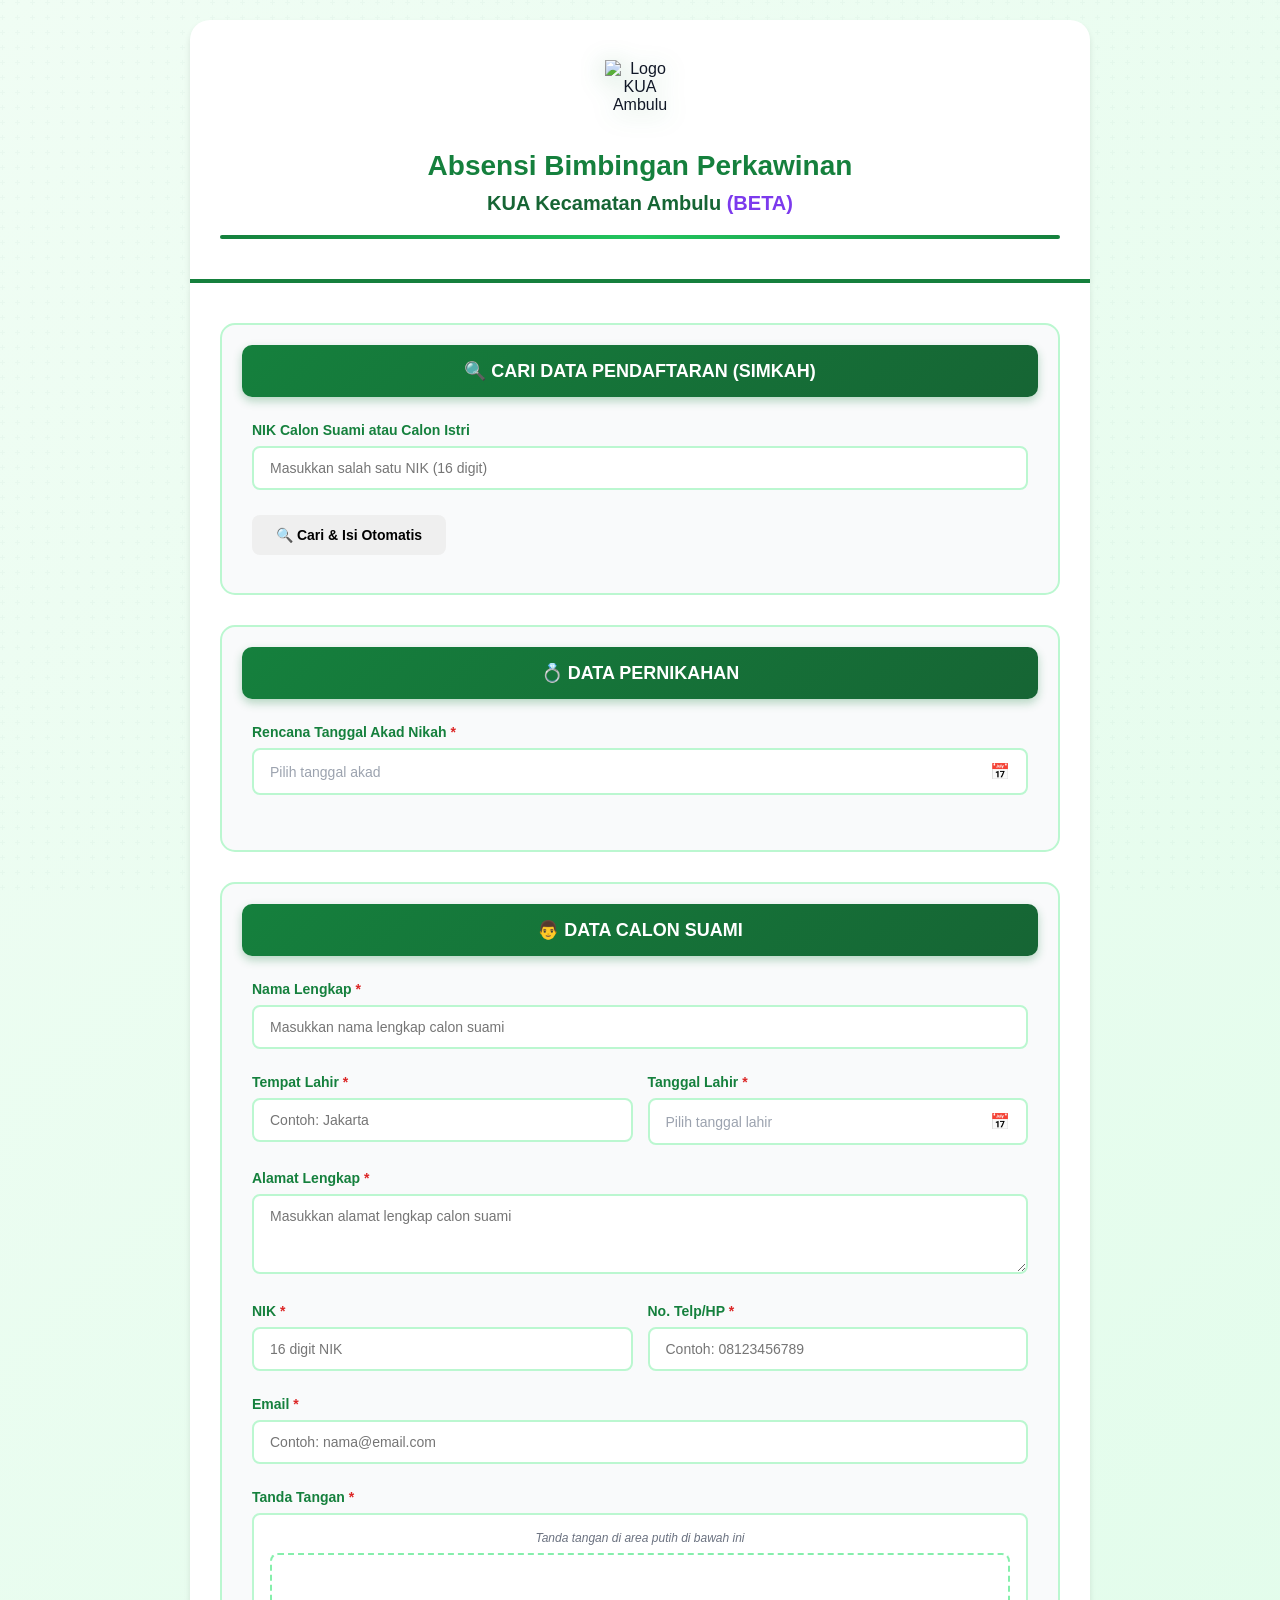
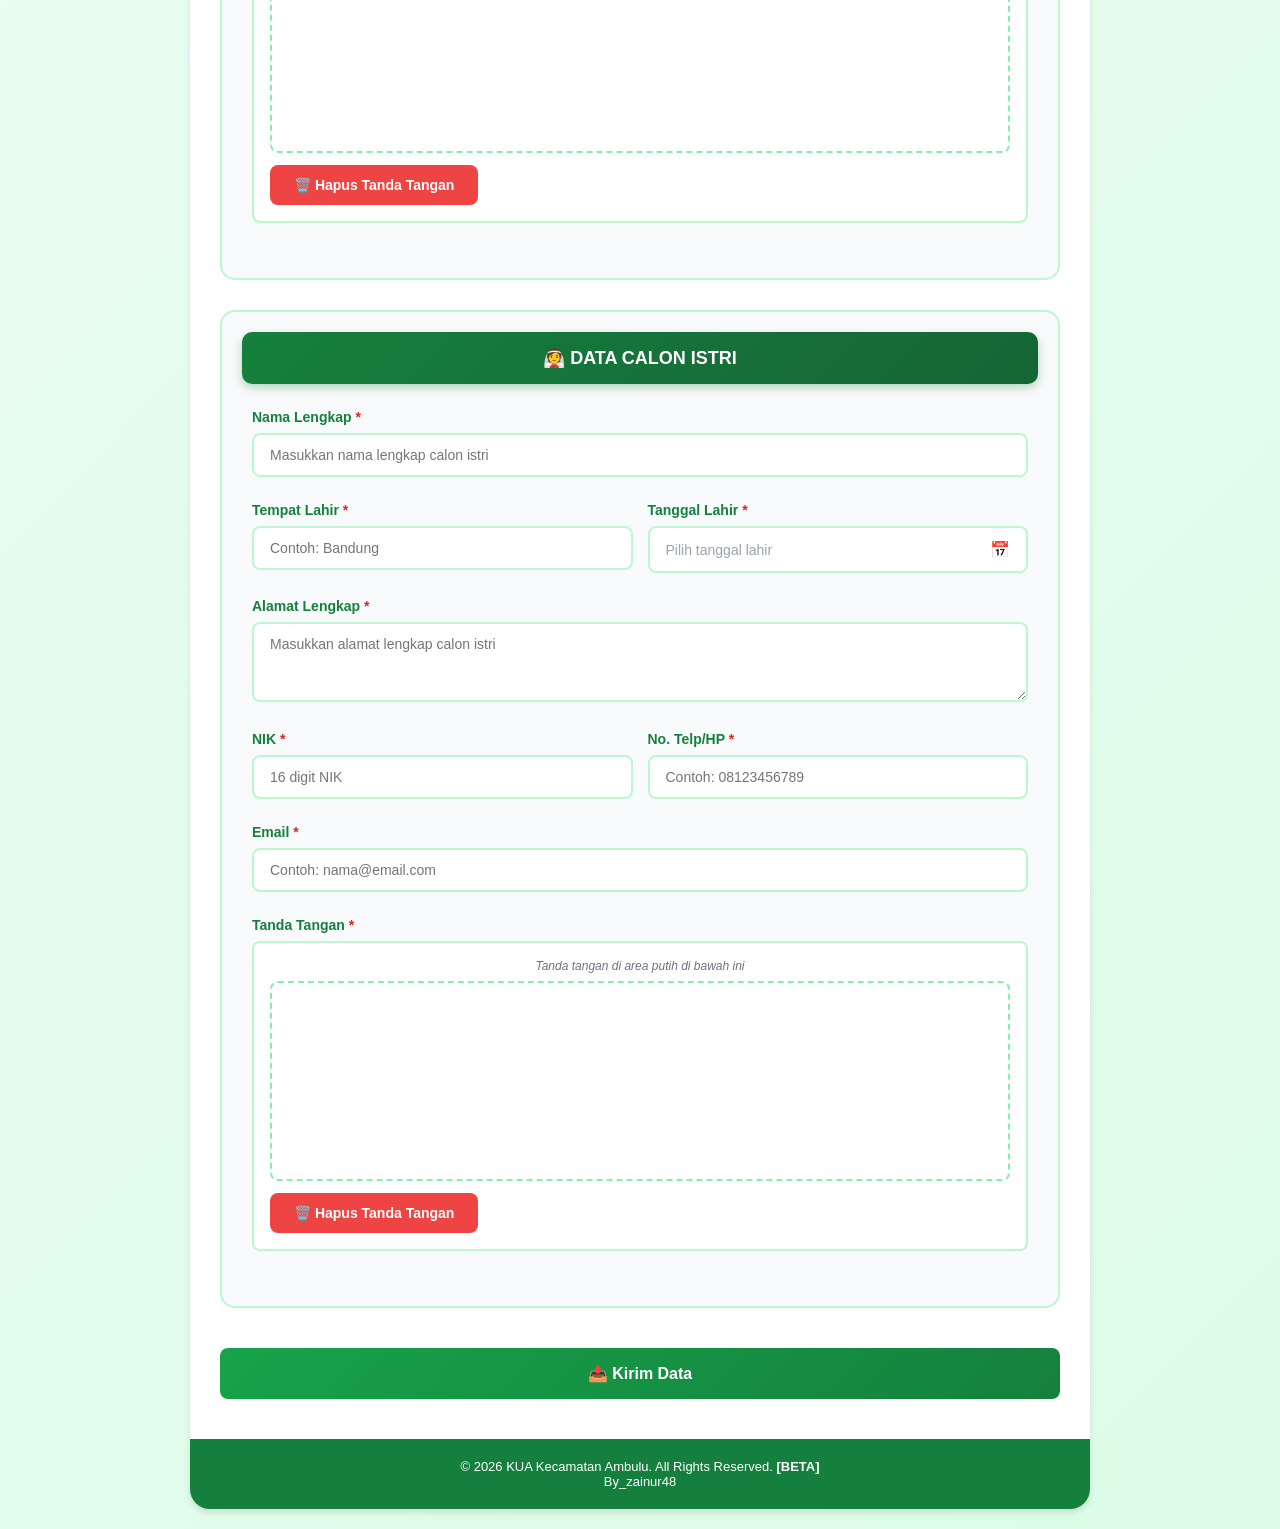
==== beta/index.html @ fd489d80 "beta0.1" ====
<!DOCTYPE html>
<html lang="id">
<head>
<meta charset="UTF-8">
<meta name="viewport" content="width=device-width, initial-scale=1.0">
<meta name="description" content="[BETA] Absensi Digital KUA Kecamatan Ambulu - Bimbingan Perkawinan Calon Pengantin">
<meta name="keywords" content="KUA Ambulu, Bimbingan Perkawinan, Absensi Digital, Beta">
<meta name="robots" content="noindex, nofollow">
<title>[BETA] Absensi BimWin Digital KUA Ambulu</title>
<link rel="icon" type="image/png" href="https://kuaambulu.github.io/SIKEN9/asset/logo.png">
<!-- CSS produksi dipakai ulang, tidak diduplikasi -->
<link rel="stylesheet" href="../css/style.css">
</head>
<body>
<div class="container">

<!-- Header -->
<div class="header">
<img src="https://kuaambulu.github.io/SIKEN9/asset/logo.png" alt="Logo KUA Ambulu" class="logo-image">
<h1>Absensi Bimbingan Perkawinan</h1>
<h2>KUA Kecamatan Ambulu <span style="color:#7c3aed;">(BETA)</span></h2>
<div class="divider"></div>
</div>

<!-- Form -->
<div class="form-container">

<div class="success-message" id="successMessage">
Data berhasil disimpan! Terima kasih atas partisipasinya.
</div>

<form id="absensiForm">

<!-- [NEW] KOTAK PENCARIAN NIK (khusus beta) -->
<div class="couple-section">
<div class="section-title">🔍 CARI DATA PENDAFTARAN (SIMKAH)</div>
<div class="form-group">
<label>NIK Calon Suami atau Calon Istri</label>
<input type="text" id="inputCariNik" placeholder="Masukkan salah satu NIK (16 digit)"
       maxlength="16" pattern="[0-9]{16}" inputmode="numeric">
</div>
<button type="button" class="btn" id="btnCariNik">🔍 Cari &amp; Isi Otomatis</button>
<p id="statusCariNik" style="margin-top:8px; font-size:0.9em;"></p>
</div>

<div class="couple-section">
<div class="section-title">💍 DATA PERNIKAHAN</div>
<div class="form-group">
<label>Rencana Tanggal Akad Nikah <span class="required">*</span></label>
<input type="hidden" id="tgl_akad">
<div id="tgl_akad_display" class="date-display" tabindex="0" role="button" aria-label="Pilih tanggal akad nikah">
<span class="date-display-text">Pilih tanggal akad</span>
<span class="date-display-icon">📅</span>
</div>
</div>
</div>

<!-- DATA CALON SUAMI -->
<div class="couple-section">
<div class="section-title">👨 DATA CALON SUAMI</div>
<div class="form-group">
<label>Nama Lengkap <span class="required">*</span></label>
<input type="text" id="suami_namaLengkap" placeholder="Masukkan nama lengkap calon suami" required>
</div>
<div class="form-row">
<div class="form-group">
<label>Tempat Lahir <span class="required">*</span></label>
<input type="text" id="suami_tempatLahir" placeholder="Contoh: Jakarta" required>
</div>
<div class="form-group">
<label>Tanggal Lahir <span class="required">*</span></label>
<input type="hidden" id="suami_tanggalLahir">
<div id="suami_tanggalLahir_display" class="date-display" tabindex="0" role="button" aria-label="Pilih tanggal lahir calon suami">
<span class="date-display-text">Pilih tanggal lahir</span>
<span class="date-display-icon">📅</span>
</div>
</div>
</div>
<div class="form-group">
<label>Alamat Lengkap <span class="required">*</span></label>
<textarea id="suami_alamatLengkap" placeholder="Masukkan alamat lengkap calon suami" required></textarea>
</div>
<div class="form-row">
<div class="form-group">
<label>NIK <span class="required">*</span></label>
<input type="text" id="suami_nik" placeholder="16 digit NIK" maxlength="16" pattern="[0-9]{16}" inputmode="numeric" required>
</div>
<div class="form-group">
<label>No. Telp/HP <span class="required">*</span></label>
<input type="tel" id="suami_noTelp" placeholder="Contoh: 08123456789" pattern="[0-9]{10,13}" inputmode="numeric" required>
</div>
</div>
<div class="form-group">
<label>Email <span class="required">*</span></label>
<input type="email" id="suami_email" placeholder="Contoh: nama@email.com" required>
</div>
<div class="form-group">
<label>Tanda Tangan <span class="required">*</span></label>
<div class="signature-container">
<p class="signature-hint">Tanda tangan di area putih di bawah ini</p>
<canvas id="suamiSignatureCanvas"></canvas>
<button type="button" class="btn btn-clear" onclick="clearSignature('suami')">
🗑️ Hapus Tanda Tangan
</button>
</div>
</div>
</div>

<!-- DATA CALON ISTRI -->
<div class="couple-section">
<div class="section-title">👰 DATA CALON ISTRI</div>
<div class="form-group">
<label>Nama Lengkap <span class="required">*</span></label>
<input type="text" id="istri_namaLengkap" placeholder="Masukkan nama lengkap calon istri" required>
</div>
<div class="form-row">
<div class="form-group">
<label>Tempat Lahir <span class="required">*</span></label>
<input type="text" id="istri_tempatLahir" placeholder="Contoh: Bandung" required>
</div>
<div class="form-group">
<label>Tanggal Lahir <span class="required">*</span></label>
<input type="hidden" id="istri_tanggalLahir">
<div id="istri_tanggalLahir_display" class="date-display" tabindex="0" role="button" aria-label="Pilih tanggal lahir calon istri">
<span class="date-display-text">Pilih tanggal lahir</span>
<span class="date-display-icon">📅</span>
</div>
</div>
</div>
<div class="form-group">
<label>Alamat Lengkap <span class="required">*</span></label>
<textarea id="istri_alamatLengkap" placeholder="Masukkan alamat lengkap calon istri" required></textarea>
</div>
<div class="form-row">
<div class="form-group">
<label>NIK <span class="required">*</span></label>
<input type="text" id="istri_nik" placeholder="16 digit NIK" maxlength="16" pattern="[0-9]{16}" inputmode="numeric" required>
</div>
<div class="form-group">
<label>No. Telp/HP <span class="required">*</span></label>
<input type="tel" id="istri_noTelp" placeholder="Contoh: 08123456789" pattern="[0-9]{10,13}" inputmode="numeric" required>
</div>
</div>
<div class="form-group">
<label>Email <span class="required">*</span></label>
<input type="email" id="istri_email" placeholder="Contoh: nama@email.com" required>
</div>
<div class="form-group">
<label>Tanda Tangan <span class="required">*</span></label>
<div class="signature-container">
<p class="signature-hint">Tanda tangan di area putih di bawah ini</p>
<canvas id="istriSignatureCanvas"></canvas>
<button type="button" class="btn btn-clear" onclick="clearSignature('istri')">
🗑️ Hapus Tanda Tangan
</button>
</div>
</div>
</div>

<!-- Submit Button -->
<button type="submit" class="btn btn-submit" id="submitBtn">
📤 Kirim Data
</button>
</form>

<div class="loading" id="loading">
Mengirim data, mohon tunggu...
</div>
</div>

<!-- Footer -->
<div class="footer">
<p>© <span id="year"></span> KUA Kecamatan Ambulu. All Rights Reserved. <strong>[BETA]</strong></p>
<p>By_zainur48</p>
</div>
</div>

<!-- HALAMAN SUKSES - Bukti Pendaftaran -->
<div id="successPage" class="success-page" style="display:none;">
<div class="success-page-inner">
<!-- Kop Surat -->
<div class="bukti-header">
<div class="bukti-kop">
<img src="https://kuaambulu.github.io/SIKEN9/asset/logo.png" alt="Logo KUA" class="bukti-logo">
<div class="bukti-kop-text">
<div class="bukti-instansi">KEMENTERIAN AGAMA REPUBLIK INDONESIA</div>
<div class="bukti-kantor">KANTOR URUSAN AGAMA KECAMATAN AMBULU</div>
<div class="bukti-alamat">Jl. Jember No. 1, Ambulu, Kabupaten Jember, Jawa Timur</div>
</div>
</div>
<div class="bukti-garis-top"></div>
<div class="bukti-judul-wrap">
<div class="bukti-judul">BUKTI PENDAFTARAN</div>
<div class="bukti-subjudul">BIMBINGAN PERKAWINAN CALON PENGANTIN</div>
</div>
</div>

<!-- Ikon & Status -->
<div class="bukti-status">
<div class="bukti-centang">&#10003;</div>
<div class="bukti-status-text">Data Berhasil Disimpan</div>
<div class="bukti-waktu-label">Waktu Pendaftaran:</div>
<div class="bukti-waktu" id="buktiWaktu">-</div>
</div>

<!-- Tabel Data -->
<div class="bukti-body">
<div class="bukti-section-label">&#128104; Calon Suami</div>
<table class="bukti-tabel">
<tr>
<td class="bukti-td-label">Nama Lengkap</td>
<td class="bukti-td-sep">:</td>
<td class="bukti-td-val" id="bukti_suami_nama">-</td>
</tr>
</table>

<div class="bukti-section-label" style="margin-top:16px;">&#128112; Calon Istri</div>
<table class="bukti-tabel">
<tr>
<td class="bukti-td-label">Nama Lengkap</td>
<td class="bukti-td-sep">:</td>
<td class="bukti-td-val" id="bukti_istri_nama">-</td>
</tr>
</table>
</div>

<!-- Catatan -->
<div class="bukti-catatan">
<p>Harap simpan bukti ini sebagai tanda telah mendaftarkan kehadiran pada kegiatan Bimbingan Perkawinan di KUA Kecamatan Ambulu.</p>
</div>

<!-- Tombol -->
<div class="bukti-actions">
<a class="btn btn-ebook"
href="https://drive.google.com/file/d/1nN_Ci2EkkPWPZ4GpsFi_aVTUKXFZiRfk/view?usp=drivesdk"
target="_blank" rel="noopener noreferrer">
&#128218; Baca E-Book Fondasi Keluarga Sakinah
</a>
<p class="bukti-ebook-caption">Bacaan Mandiri Calon Pengantin — Kementerian Agama RI</p>
</div>

<!-- Footer Struk -->
<div class="bukti-footer">
<div class="bukti-garis-bottom"></div>
<p>&#169; <span id="buktiYear"></span> KUA Kecamatan Ambulu &nbsp;|&nbsp; By_zainur48 &nbsp;|&nbsp; BETA</p>
</div>
</div>
</div>

<!--
  External Scripts
  - config.js dan search-nik.js: versi LOKAL beta (config.js beda API_URL,
    search-nik.js memang fitur baru khusus beta)
  - signature.js, validation.js, app.js: DI-REFERENCE dari produksi (../js/)
    supaya tidak ada duplikasi kode dan otomatis ikut update kalau produksi
    diperbaiki. search-nik.js WAJIB dimuat setelah validation.js.
-->
<script src="js/config.js"></script>
<script src="../js/signature.js"></script>
<script src="../js/validation.js"></script>
<script src="js/search-nik.js"></script>
<script src="../js/app.js"></script>
</body>
</html>
---- css/style.css ----
/* ============================================
   ABSENSI DIGITAL KUA AMBULU - STYLESHEET
   ============================================ */

/* Reset & Base Styles */
* {
  margin: 0;
  padding: 0;
  box-sizing: border-box;
}

body {
  font-family: 'Segoe UI', Tahoma, Geneva, Verdana, sans-serif;
  background: linear-gradient(135deg, #f0fdf4 0%, #dcfce7 100%);
  min-height: 100vh;
  padding: 20px;
  position: relative;
  /* Paksa warna body agar tidak ikut dark mode sistem */
  color-scheme: light;
  color: #111827;
  background-color: #f0fdf4;
}

/* Batik Pattern Background */
body::before {
  content: '';
  position: fixed;
  top: 0;
  left: 0;
  right: 0;
  bottom: 0;
  background-image: url("data:image/svg+xml,%3Csvg width='60' height='60' viewBox='0 0 60 60' xmlns='http://www.w3.org/2000/svg'%3E%3Cg fill='none' fill-rule='evenodd'%3E%3Cg fill='%23065f46' fill-opacity='0.05'%3E%3Cpath d='M36 34v-4h-2v4h-4v2h4v4h2v-4h4v-2h-4zm0-30V0h-2v4h-4v2h4v4h2V6h4V4h-4zM6 34v-4H4v4H0v2h4v4h2v-4h4v-2H6zM6 4V0H4v4H0v2h4v4h2V6h4V4H6z'/%3E%3C/g%3E%3C/g%3E%3C/svg%3E");
  background-size: 30px 30px;
  opacity: 0.5;
  pointer-events: none;
  z-index: 0;
}

/* Container */
.container {
  max-width: 900px;
  margin: 0 auto;
  position: relative;
  z-index: 1;
}

/* Header */
.header {
  background: white;
  border-radius: 20px 20px 0 0;
  padding: 40px 30px;
  text-align: center;
  box-shadow: 0 4px 6px rgba(0, 0, 0, 0.1);
  border-bottom: 4px solid #15803d;
  color-scheme: light;
}

.logo-image {
  width: 70px;
  height: 70px;
  margin: 0 auto 20px;
  display: block;
  object-fit: contain;
  filter: drop-shadow(0 4px 12px rgba(21, 128, 61, 0.3));
}

/* Fallback for old logo div */
.logo {
  width: 50px;
  height: 50px;
  background: #15803d;
  border-radius: 50%;
  margin: 0 auto 20px;
  display: flex;
  align-items: center;
  justify-content: center;
  color: white;
  font-size: 32px;
  font-weight: bold;
  box-shadow: 0 4px 12px rgba(21, 128, 61, 0.3);
}

.header h1 {
  color: #15803d;
  font-size: 28px;
  margin-bottom: 10px;
}

.header h2 {
  color: #166534;
  font-size: 20px;
  font-weight: 600;
}

.divider {
  height: 4px;
  background: linear-gradient(90deg, #15803d 0%, #22c55e 50%, #15803d 100%);
  border-radius: 2px;
  margin-top: 20px;
}

/* Form Container */
.form-container {
  background: white;
  padding: 40px 30px;
  box-shadow: 0 4px 6px rgba(0, 0, 0, 0.1);
  color-scheme: light;
  color: #111827;
}

.section-title {
  background: linear-gradient(135deg, #15803d 0%, #166534 100%);
  color: white;
  padding: 15px 20px;
  margin: -10px -10px 25px -10px;
  border-radius: 10px;
  font-size: 18px;
  font-weight: bold;
  text-align: center;
  box-shadow: 0 4px 10px rgba(21, 128, 61, 0.3);
}

.couple-section {
  background: #f9fafb;
  padding: 30px;
  border-radius: 15px;
  margin-bottom: 30px;
  border: 2px solid #bbf7d0;
  color-scheme: light;
}

/* Form Elements */
.form-group {
  margin-bottom: 25px;
}

.form-row {
  display: grid;
  grid-template-columns: 1fr 1fr;
  gap: 15px;
}

label {
  display: block;
  color: #15803d;
  font-weight: 600;
  margin-bottom: 8px;
  font-size: 14px;
}

.required {
  color: #dc2626;
}

input[type="text"],
input[type="tel"],
input[type="email"],
textarea {
  width: 100%;
  padding: 12px 16px;
  border: 2px solid #bbf7d0;
  border-radius: 8px;
  font-size: 14px;
  transition: all 0.3s;
  font-family: inherit;
  background: #ffffff;
  color: #111827;
  color-scheme: light;
}

input[type="text"]:focus,
input[type="tel"]:focus,
input[type="email"]:focus,
textarea:focus {
  outline: none;
  border-color: #22c55e;
  box-shadow: 0 0 0 3px rgba(34, 197, 94, 0.1);
}

/* Error state */
input.error,
textarea.error,
canvas.error {
  border-color: #ef4444 !important;
  box-shadow: 0 0 0 3px rgba(239, 68, 68, 0.1) !important;
}

textarea {
  resize: vertical;
  min-height: 80px;
}

/* ============================================
   CUSTOM DATE PICKER DISPLAY
   ============================================ */
.date-display {
  width: 100%;
  padding: 12px 16px;
  border: 2px solid #bbf7d0;
  border-radius: 8px;
  font-size: 14px;
  background: #ffffff;
  color: #9ca3af;
  cursor: pointer;
  display: flex;
  align-items: center;
  justify-content: space-between;
  transition: all 0.3s;
  user-select: none;
  min-height: 46px;
  color-scheme: light;
}

.date-display:hover,
.date-display:focus {
  border-color: #22c55e;
  box-shadow: 0 0 0 3px rgba(34, 197, 94, 0.1);
  outline: none;
}

.date-display .date-display-text {
  flex: 1;
}

.date-display .date-display-icon {
  font-size: 16px;
  margin-left: 8px;
}

.date-display.has-value {
  color: #111827;
}

/* ============================================
   SIGNATURE CANVAS - PUTIH, ANTI DARK MODE
   ============================================ */
.signature-container {
  border: 2px solid #bbf7d0;
  border-radius: 8px;
  padding: 16px;
  background: white;
  color-scheme: light;
}

.signature-hint {
  font-size: 12px;
  color: #6b7280;
  margin-bottom: 8px;
  text-align: center;
  font-style: italic;
}

canvas {
  width: 100%;
  height: 200px;
  border: 2px dashed #86efac;
  border-radius: 8px;
  /* PAKSA background putih - tidak ikut dark mode */
  background: #ffffff !important;
  background-color: #ffffff !important;
  cursor: crosshair;
  touch-action: none;
  display: block;
  /* Cegah dark mode mengubah warna canvas */
  color-scheme: light;
  forced-color-adjust: none;
}

/* Buttons */
.btn {
  padding: 12px 24px;
  border: none;
  border-radius: 8px;
  font-size: 14px;
  font-weight: 600;
  cursor: pointer;
  transition: all 0.3s;
  display: inline-flex;
  align-items: center;
  gap: 8px;
}

.btn-clear {
  background: #ef4444;
  color: white;
  margin-top: 12px;
}

.btn-clear:hover {
  background: #dc2626;
  transform: translateY(-1px);
}

.btn-submit {
  width: 100%;
  background: linear-gradient(135deg, #16a34a 0%, #15803d 100%);
  color: white;
  padding: 16px;
  font-size: 16px;
  margin-top: 10px;
  justify-content: center;
}

.btn-submit:hover:not(:disabled) {
  transform: translateY(-2px);
  box-shadow: 0 6px 20px rgba(22, 163, 74, 0.4);
}

.btn-submit:disabled {
  opacity: 0.6;
  cursor: not-allowed;
}

/* Footer */
.footer {
  background: #15803d;
  padding: 20px 30px;
  text-align: center;
  border-radius: 0 0 20px 20px;
  box-shadow: 0 4px 6px rgba(0, 0, 0, 0.1);
}

.footer p {
  color: white;
  font-size: 13px;
}

/* Loading & Messages */
.loading {
  display: none;
  text-align: center;
  padding: 20px;
  color: #15803d;
  font-weight: 600;
}

.loading.active {
  display: block;
}

.success-message {
  display: none;
  background: #d1fae5;
  border: 2px solid #22c55e;
  color: #15803d;
  padding: 16px;
  border-radius: 8px;
  margin-bottom: 20px;
  font-weight: 600;
}

.success-message.active {
  display: block;
}

/* Responsive Design */
@media (max-width: 768px) {
  .form-row {
    grid-template-columns: 1fr;
  }
  
  .logo-image {
    width: 80px;
    height: 80px;
  }
}

@media (max-width: 640px) {
  .header h1 {
    font-size: 24px;
  }
  
  .header h2 {
    font-size: 18px;
  }
  
  .form-container {
    padding: 30px 20px;
  }
  
  .couple-section {
    padding: 20px;
  }
  
  .logo-image {
    width: 70px;
    height: 70px;
  }
}

/* ============================================
   HALAMAN SUKSES - BUKTI PENDAFTARAN
   ============================================ */

.success-page {
  display: none;
  min-height: 100vh;
  background: linear-gradient(135deg, #f0fdf4 0%, #dcfce7 100%);
  padding: 30px 20px;
  align-items: flex-start;
  justify-content: center;
  color-scheme: light;
  color: #111827;
}

.success-page-inner {
  background: #ffffff;
  width: 100%;
  max-width: 600px;
  border-radius: 16px;
  box-shadow: 0 8px 40px rgba(21, 128, 61, 0.15);
  overflow: hidden;
  color-scheme: light;
  color: #111827;
}

/* --- Kop Surat --- */
.bukti-header {
  background: #ffffff;
  padding: 28px 28px 0 28px;
}

.bukti-kop {
  display: flex;
  align-items: center;
  gap: 16px;
  margin-bottom: 18px;
}

.bukti-logo {
  width: 72px;
  height: 72px;
  object-fit: contain;
  flex-shrink: 0;
}

.bukti-kop-text {
  text-align: left;
}

.bukti-instansi {
  font-size: 11px;
  font-weight: 700;
  color: #374151;
  letter-spacing: 0.04em;
  text-transform: uppercase;
  line-height: 1.4;
}

.bukti-kantor {
  font-size: 15px;
  font-weight: 800;
  color: #15803d;
  line-height: 1.4;
  margin-top: 3px;
}

.bukti-alamat {
  font-size: 11px;
  color: #6b7280;
  margin-top: 2px;
  line-height: 1.4;
}

.bukti-garis-top {
  height: 3px;
  background: linear-gradient(90deg, #15803d 0%, #22c55e 50%, #15803d 100%);
  border-radius: 2px;
  margin-bottom: 14px;
}

.bukti-judul-wrap {
  text-align: center;
  padding-bottom: 20px;
}

.bukti-judul {
  font-size: 17px;
  font-weight: 800;
  color: #111827;
  letter-spacing: 0.08em;
  text-transform: uppercase;
}

.bukti-subjudul {
  font-size: 12px;
  color: #6b7280;
  margin-top: 4px;
  letter-spacing: 0.04em;
}

/* --- Status Sukses --- */
.bukti-status {
  background: linear-gradient(135deg, #15803d 0%, #166534 100%);
  padding: 28px 28px 24px;
  text-align: center;
  color: #ffffff;
}

.bukti-centang {
  width: 60px;
  height: 60px;
  background: rgba(255,255,255,0.2);
  border: 3px solid rgba(255,255,255,0.6);
  border-radius: 50%;
  display: flex;
  align-items: center;
  justify-content: center;
  font-size: 30px;
  font-weight: 900;
  margin: 0 auto 12px;
  line-height: 1;
}

.bukti-status-text {
  font-size: 20px;
  font-weight: 700;
  color: #ffffff;
  margin-bottom: 16px;
}

.bukti-waktu-label {
  font-size: 11px;
  color: rgba(255,255,255,0.75);
  text-transform: uppercase;
  letter-spacing: 0.06em;
  margin-bottom: 4px;
}

.bukti-waktu {
  font-size: 14px;
  font-weight: 600;
  color: #ffffff;
  background: rgba(255,255,255,0.15);
  display: inline-block;
  padding: 6px 18px;
  border-radius: 20px;
  border: 1px solid rgba(255,255,255,0.3);
}

/* --- Body Data --- */
.bukti-body {
  padding: 24px 28px 8px;
  background: #ffffff;
}

.bukti-section-label {
  font-size: 13px;
  font-weight: 700;
  color: #15803d;
  background: #f0fdf4;
  border-left: 4px solid #15803d;
  padding: 7px 12px;
  border-radius: 0 6px 6px 0;
  margin-bottom: 10px;
}

.bukti-tabel {
  width: 100%;
  border-collapse: collapse;
  font-size: 14px;
}

.bukti-td-label {
  color: #6b7280;
  font-weight: 500;
  width: 130px;
  padding: 6px 8px 6px 0;
  vertical-align: top;
  white-space: nowrap;
}

.bukti-td-sep {
  color: #9ca3af;
  padding: 6px 10px 6px 0;
  vertical-align: top;
}

.bukti-td-val {
  color: #111827;
  font-weight: 600;
  padding: 6px 0;
  vertical-align: top;
}

/* --- Catatan --- */
.bukti-catatan {
  margin: 16px 28px;
  padding: 12px 16px;
  background: #fffbeb;
  border: 1px solid #fde68a;
  border-radius: 8px;
  font-size: 12px;
  color: #92400e;
  line-height: 1.6;
}

/* --- Tombol --- */
.bukti-actions {
  padding: 8px 28px 24px;
  text-align: center;
}

.btn-ebook {
  background: linear-gradient(135deg, #1d4ed8 0%, #1e40af 100%);
  color: #ffffff;
  border: none;
  padding: 14px 28px;
  border-radius: 10px;
  font-size: 15px;
  font-weight: 700;
  cursor: pointer;
  transition: all 0.3s;
  display: inline-flex;
  align-items: center;
  gap: 10px;
  text-decoration: none;
  box-shadow: 0 4px 14px rgba(29, 78, 216, 0.3);
}

.btn-ebook:hover {
  transform: translateY(-2px);
  box-shadow: 0 8px 24px rgba(29, 78, 216, 0.4);
  color: #ffffff;
}

.bukti-ebook-caption {
  margin-top: 10px;
  font-size: 11px;
  color: #9ca3af;
  text-align: center;
}

/* --- Footer Struk --- */
.bukti-footer {
  background: #f9fafb;
  padding: 14px 28px;
  text-align: center;
}

.bukti-garis-bottom {
  height: 2px;
  background: linear-gradient(90deg, #15803d 0%, #22c55e 50%, #15803d 100%);
  border-radius: 2px;
  margin-bottom: 12px;
}

.bukti-footer p {
  font-size: 11px;
  color: #9ca3af;
}

/* Responsive */
@media (max-width: 640px) {
  .bukti-kop {
    flex-direction: column;
    text-align: center;
  }
  .bukti-kop-text {
    text-align: center;
  }
  .bukti-header,
  .bukti-body,
  .bukti-catatan,
  .bukti-actions,
  .bukti-footer {
    padding-left: 18px;
    padding-right: 18px;
  }
  .bukti-td-label {
    width: 110px;
    font-size: 13px;
  }
}
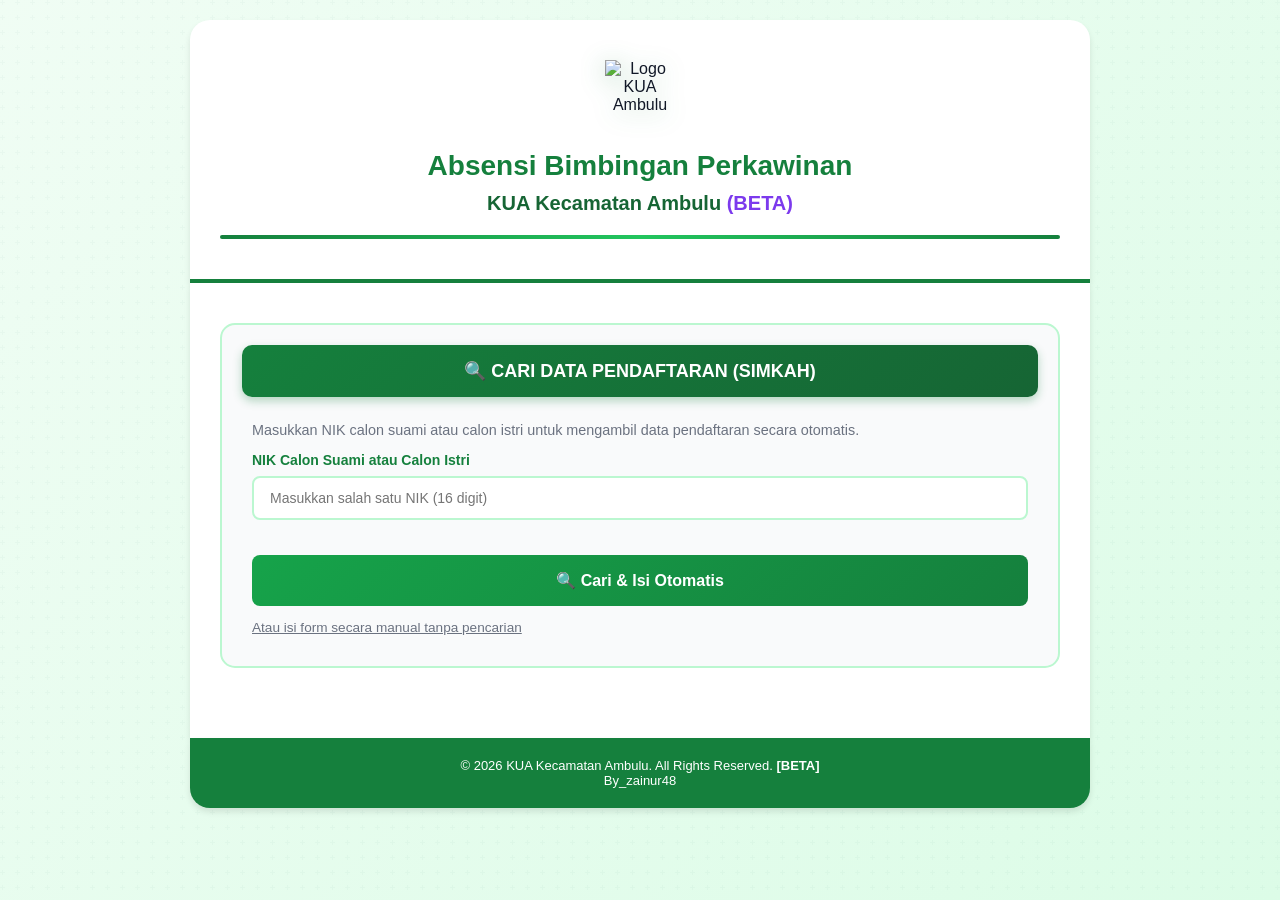
==== commit fc4ec9d8: "versi beta" ====
--- a/beta/index.html
+++ b/beta/index.html
@@ -31,17 +31,22 @@
 
 <form id="absensiForm">
 
-<!-- [NEW] KOTAK PENCARIAN NIK (khusus beta) -->
-<div class="couple-section">
+<!-- [NEW] KOTAK PENCARIAN NIK (tampilan awal, khusus beta) -->
+<div class="couple-section" id="searchSection">
 <div class="section-title">🔍 CARI DATA PENDAFTARAN (SIMKAH)</div>
+<p style="font-size:0.9em; color:#6b7280; margin:0 0 14px;">Masukkan NIK calon suami atau calon istri untuk mengambil data pendaftaran secara otomatis.</p>
 <div class="form-group">
 <label>NIK Calon Suami atau Calon Istri</label>
 <input type="text" id="inputCariNik" placeholder="Masukkan salah satu NIK (16 digit)"
        maxlength="16" pattern="[0-9]{16}" inputmode="numeric">
 </div>
-<button type="button" class="btn" id="btnCariNik">🔍 Cari &amp; Isi Otomatis</button>
+<button type="button" class="btn btn-submit" id="btnCariNik">🔍 Cari &amp; Isi Otomatis</button>
 <p id="statusCariNik" style="margin-top:8px; font-size:0.9em;"></p>
-</div>
+<button type="button" id="btnLangsungManual" style="margin-top:6px; background:none; border:none; color:#6b7280; text-decoration:underline; cursor:pointer; font-size:0.85em; padding:0;">Atau isi form secara manual tanpa pencarian</button>
+</div>
+
+<!-- [NEW] Bungkus seluruh field form, disembunyikan sampai data ditemukan / user pilih manual -->
+<div id="formFields" style="display:none;">
 
 <div class="couple-section">
 <div class="section-title">💍 DATA PERNIKAHAN</div>
@@ -74,6 +79,7 @@
 <span class="date-display-text">Pilih tanggal lahir</span>
 <span class="date-display-icon">📅</span>
 </div>
+<p style="font-size:0.78em; color:#9ca3af; margin:4px 0 0;">Terisi otomatis dari NIK (estimasi) — koreksi di sini kalau kurang tepat.</p>
 </div>
 </div>
 <div class="form-group">
@@ -125,6 +131,7 @@
 <span class="date-display-text">Pilih tanggal lahir</span>
 <span class="date-display-icon">📅</span>
 </div>
+<p style="font-size:0.78em; color:#9ca3af; margin:4px 0 0;">Terisi otomatis dari NIK (estimasi) — koreksi di sini kalau kurang tepat.</p>
 </div>
 </div>
 <div class="form-group">
@@ -157,14 +164,33 @@
 </div>
 </div>
 
+<!-- Tombol kembali ke pencarian (opsional, jaga-jaga user salah pencet manual) -->
+<button type="button" id="btnGantiNik" style="margin-bottom:12px; background:none; border:none; color:#6b7280; text-decoration:underline; cursor:pointer; font-size:0.85em; padding:0; display:block;">← Cari NIK lain / ulangi pencarian</button>
+
 <!-- Submit Button -->
 <button type="submit" class="btn btn-submit" id="submitBtn">
 📤 Kirim Data
 </button>
+
+</div><!-- /#formFields -->
+
 </form>
 
 <div class="loading" id="loading">
 Mengirim data, mohon tunggu...
+</div>
+</div>
+
+<!-- [NEW] POPUP: NIK tidak ditemukan -->
+<div id="nikNotFoundModal" style="display:none; position:fixed; top:0; left:0; right:0; bottom:0; background:rgba(0,0,0,0.5); z-index:9999; align-items:center; justify-content:center; padding:20px;">
+<div style="background:#fff; border-radius:16px; padding:28px 24px; width:100%; max-width:340px; box-shadow:0 20px 60px rgba(0,0,0,0.3); text-align:center; font-family:'Segoe UI', sans-serif;">
+<div style="font-size:40px; margin-bottom:8px;">⚠️</div>
+<div style="font-size:16px; font-weight:700; color:#b91c1c; margin-bottom:6px;">Data Tidak Ditemukan</div>
+<div style="font-size:14px; color:#374151; margin-bottom:20px;">Periksa Kembali inputan NIK Anda</div>
+<div style="display:grid; gap:10px;">
+<button type="button" id="btnModalManual" style="padding:12px; border:none; background:linear-gradient(135deg,#16a34a,#15803d); color:#fff; border-radius:8px; font-size:14px; font-weight:600; cursor:pointer;">Masukkan Manual</button>
+<button type="button" id="btnModalKembali" style="padding:12px; border:2px solid #e5e7eb; background:#fff; color:#374151; border-radius:8px; font-size:14px; font-weight:600; cursor:pointer;">Kembali Isi NIK</button>
+</div>
 </div>
 </div>
 
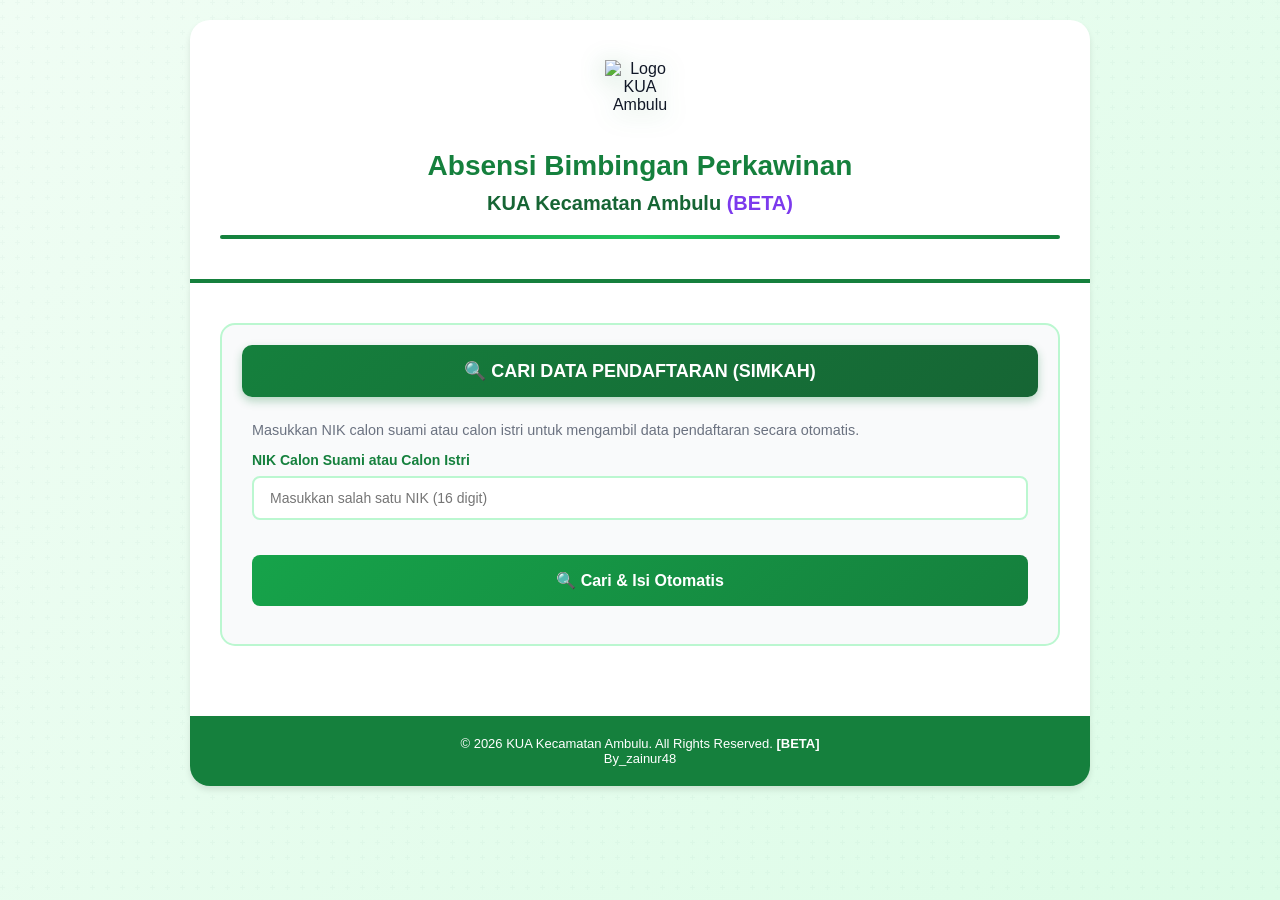
==== commit daf04906: "fix bug" ====
--- a/beta/index.html
+++ b/beta/index.html
@@ -42,7 +42,6 @@
 </div>
 <button type="button" class="btn btn-submit" id="btnCariNik">🔍 Cari &amp; Isi Otomatis</button>
 <p id="statusCariNik" style="margin-top:8px; font-size:0.9em;"></p>
-<button type="button" id="btnLangsungManual" style="margin-top:6px; background:none; border:none; color:#6b7280; text-decoration:underline; cursor:pointer; font-size:0.85em; padding:0;">Atau isi form secara manual tanpa pencarian</button>
 </div>
 
 <!-- [NEW] Bungkus seluruh field form, disembunyikan sampai data ditemukan / user pilih manual -->
@@ -163,9 +162,6 @@
 </div>
 </div>
 </div>
-
-<!-- Tombol kembali ke pencarian (opsional, jaga-jaga user salah pencet manual) -->
-<button type="button" id="btnGantiNik" style="margin-bottom:12px; background:none; border:none; color:#6b7280; text-decoration:underline; cursor:pointer; font-size:0.85em; padding:0; display:block;">← Cari NIK lain / ulangi pencarian</button>
 
 <!-- Submit Button -->
 <button type="submit" class="btn btn-submit" id="submitBtn">
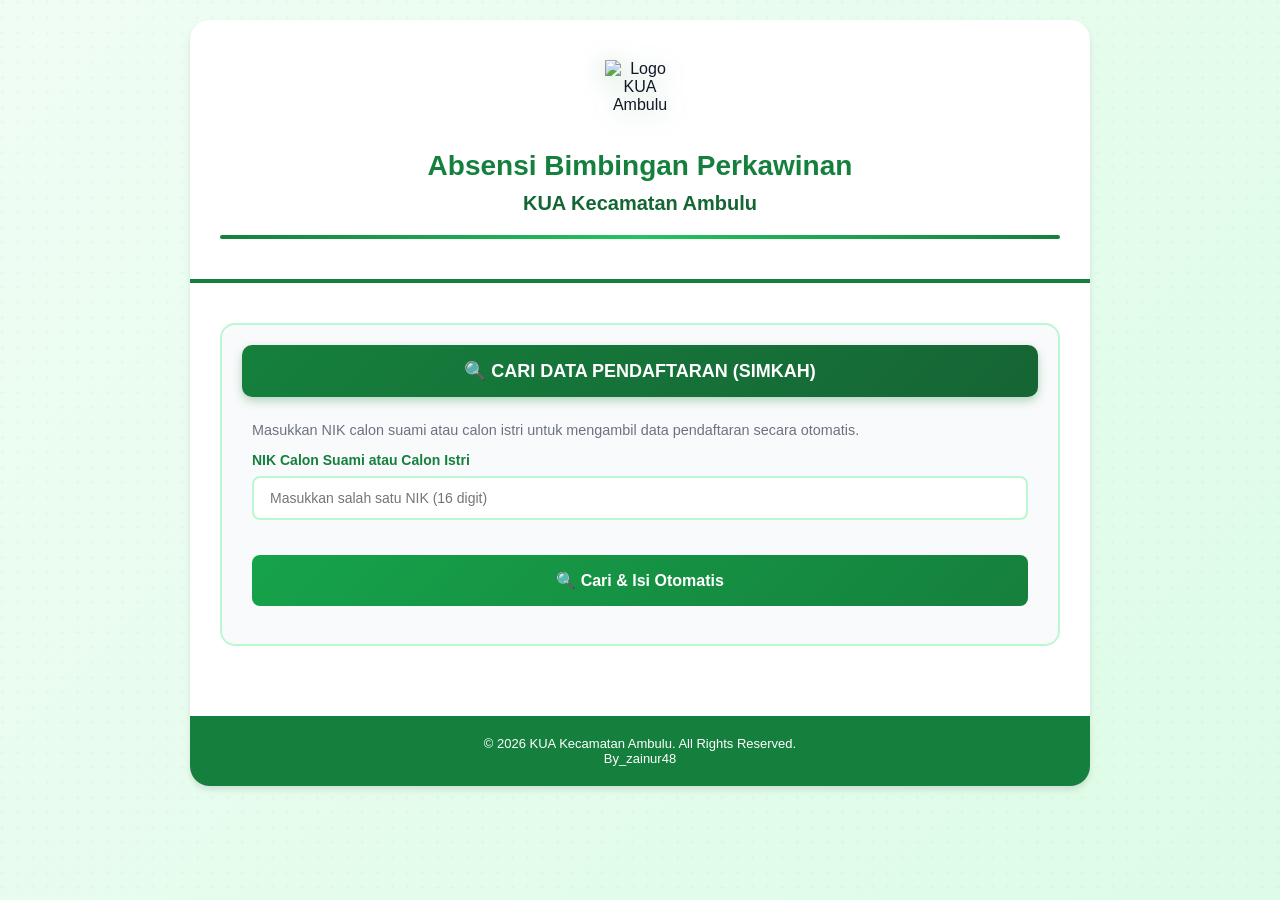
==== commit 3f30c5aa: "Update index.html for beta version enhancements" ====
--- a/beta/index.html
+++ b/beta/index.html
@@ -3,10 +3,10 @@
 <head>
 <meta charset="UTF-8">
 <meta name="viewport" content="width=device-width, initial-scale=1.0">
-<meta name="description" content="[BETA] Absensi Digital KUA Kecamatan Ambulu - Bimbingan Perkawinan Calon Pengantin">
+<meta name="description" content="Absensi Digital KUA Kecamatan Ambulu - Bimbingan Perkawinan Calon Pengantin">
 <meta name="keywords" content="KUA Ambulu, Bimbingan Perkawinan, Absensi Digital, Beta">
 <meta name="robots" content="noindex, nofollow">
-<title>[BETA] Absensi BimWin Digital KUA Ambulu</title>
+<title>Absensi BimWin Digital KUA Ambulu</title>
 <link rel="icon" type="image/png" href="https://kuaambulu.github.io/SIKEN9/asset/logo.png">
 <!-- CSS produksi dipakai ulang, tidak diduplikasi -->
 <link rel="stylesheet" href="../css/style.css">
@@ -18,7 +18,7 @@
 <div class="header">
 <img src="https://kuaambulu.github.io/SIKEN9/asset/logo.png" alt="Logo KUA Ambulu" class="logo-image">
 <h1>Absensi Bimbingan Perkawinan</h1>
-<h2>KUA Kecamatan Ambulu <span style="color:#7c3aed;">(BETA)</span></h2>
+<h2>KUA Kecamatan Ambulu <span style="color:#7c3aed;"></span></h2>
 <div class="divider"></div>
 </div>
 
@@ -192,7 +192,7 @@
 
 <!-- Footer -->
 <div class="footer">
-<p>© <span id="year"></span> KUA Kecamatan Ambulu. All Rights Reserved. <strong>[BETA]</strong></p>
+<p>© <span id="year"></span> KUA Kecamatan Ambulu. All Rights Reserved. <strong></strong></p>
 <p>By_zainur48</p>
 </div>
 </div>
@@ -264,7 +264,7 @@
 <!-- Footer Struk -->
 <div class="bukti-footer">
 <div class="bukti-garis-bottom"></div>
-<p>&#169; <span id="buktiYear"></span> KUA Kecamatan Ambulu &nbsp;|&nbsp; By_zainur48 &nbsp;|&nbsp; BETA</p>
+<p>&#169; <span id="buktiYear"></span> KUA Kecamatan Ambulu &nbsp;|&nbsp; By_zainur48 &nbsp;|&nbsp;</p>
 </div>
 </div>
 </div>
@@ -283,4 +283,4 @@
 <script src="js/search-nik.js"></script>
 <script src="../js/app.js"></script>
 </body>
-</html>+</html>
